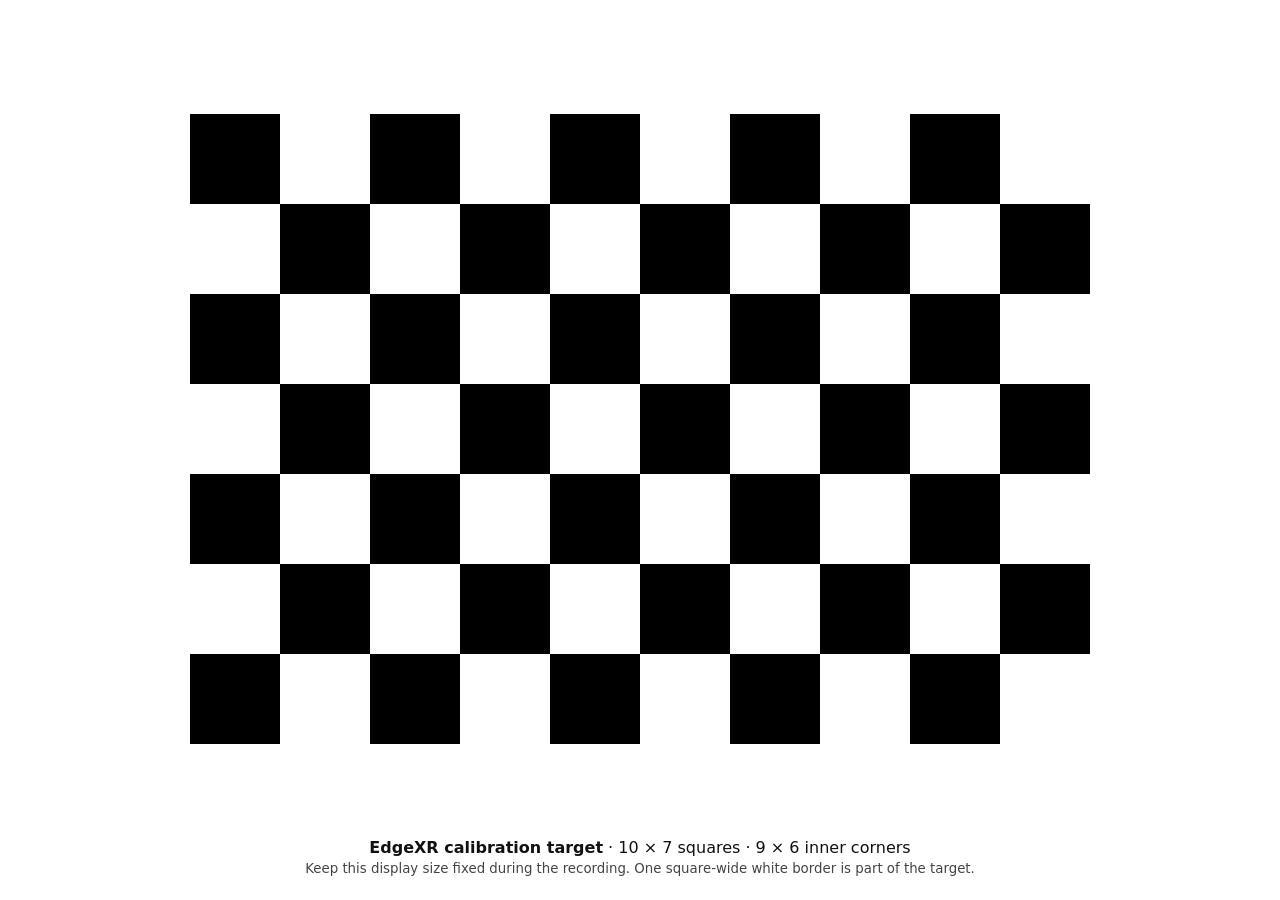
==== docs/learning/calibration-screen.html @ 0b0d515d "feat: calibrate camera using screen checkerboard" ====
<!doctype html>
<html lang="en"><head><meta charset="utf-8"><meta name="viewport" content="width=device-width,initial-scale=1">
<title>EdgeXR camera calibration target</title>
<style>
html,body{margin:0;background:#fff;color:#111;font:16px system-ui}main{display:flex;flex-direction:column;align-items:center;justify-content:center;min-height:100vh;box-sizing:border-box;padding:1vh 1vw}svg{display:block;width:min(96vw,120vh);height:auto;max-height:90vh}p{margin:4px;text-align:center}small{color:#444}@media(max-height:500px){p{font-size:12px}}
</style></head><body><main>
<svg viewBox="-1 -1 12 9" role="img" aria-label="10 by 7 checkerboard squares, 9 by 6 inside corners, with a white border" xmlns="http://www.w3.org/2000/svg">
<defs><pattern id="checker" width="2" height="2" patternUnits="userSpaceOnUse"><rect width="2" height="2" fill="white"/><rect width="1" height="1" fill="black"/><rect x="1" y="1" width="1" height="1" fill="black"/></pattern></defs>
<rect x="-1" y="-1" width="12" height="9" fill="white"/><rect width="10" height="7" fill="url(#checker)"/>
</svg>
<p><strong>EdgeXR calibration target</strong> · 10 × 7 squares · 9 × 6 inner corners</p>
<small>Keep this display size fixed during the recording. One square-wide white border is part of the target.</small>
</main></body></html>
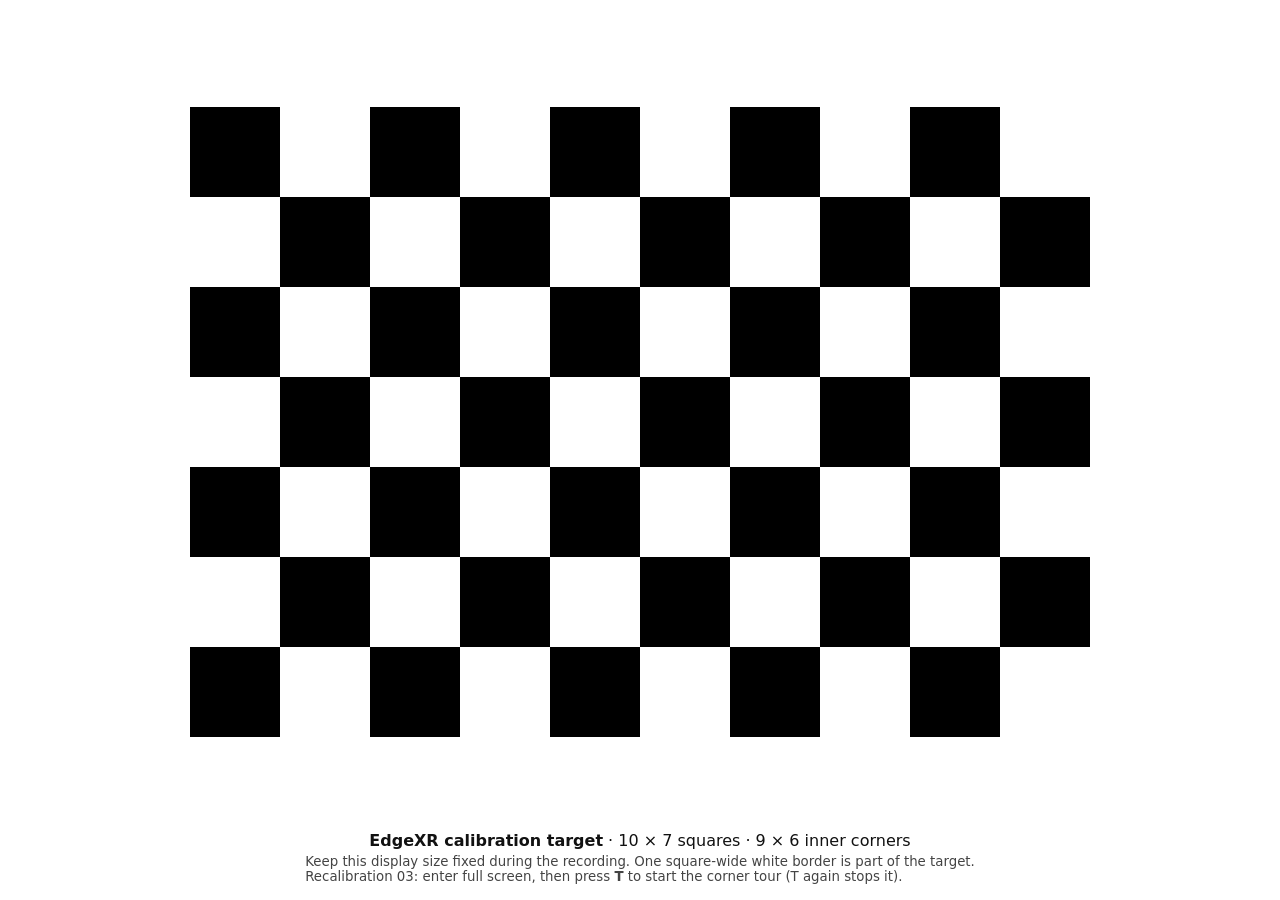
==== commit 8f85c996: "docs: review recalibration 02 and add on-screen corner tour Calibration 02 improved the centre fit (" ====
--- a/docs/learning/calibration-screen.html
+++ b/docs/learning/calibration-screen.html
@@ -2,12 +2,63 @@
 <html lang="en"><head><meta charset="utf-8"><meta name="viewport" content="width=device-width,initial-scale=1">
 <title>EdgeXR camera calibration target</title>
 <style>
-html,body{margin:0;background:#fff;color:#111;font:16px system-ui}main{display:flex;flex-direction:column;align-items:center;justify-content:center;min-height:100vh;box-sizing:border-box;padding:1vh 1vw}svg{display:block;width:min(96vw,120vh);height:auto;max-height:90vh}p{margin:4px;text-align:center}small{color:#444}@media(max-height:500px){p{font-size:12px}}
+/* Default view (calibrations 01–02): one large centred board. Tour view (03):
+   a smaller board stepped through nine screen positions so a camera whose view
+   is filled by the screen sees the board in every image corner and edge. */
+html,body{margin:0;background:#fff;color:#111;font:16px system-ui;overflow:hidden}
+main{display:flex;flex-direction:column;align-items:center;justify-content:center;min-height:100vh;box-sizing:border-box;padding:1vh 1vw}
+#board{display:block;width:min(96vw,120vh);height:auto;max-height:90vh}
+p{margin:4px;text-align:center}small{color:#444}@media(max-height:500px){p{font-size:12px}}
+body.tour main{display:block;padding:0}
+body.tour #board{position:absolute;max-height:none}
+body.tour .text{display:none}
 </style></head><body><main>
-<svg viewBox="-1 -1 12 9" role="img" aria-label="10 by 7 checkerboard squares, 9 by 6 inside corners, with a white border" xmlns="http://www.w3.org/2000/svg">
+<svg id="board" viewBox="-1 -1 12 9" role="img" aria-label="10 by 7 checkerboard squares, 9 by 6 inside corners, with a white border" xmlns="http://www.w3.org/2000/svg">
 <defs><pattern id="checker" width="2" height="2" patternUnits="userSpaceOnUse"><rect width="2" height="2" fill="white"/><rect width="1" height="1" fill="black"/><rect x="1" y="1" width="1" height="1" fill="black"/></pattern></defs>
 <rect x="-1" y="-1" width="12" height="9" fill="white"/><rect width="10" height="7" fill="url(#checker)"/>
 </svg>
-<p><strong>EdgeXR calibration target</strong> · 10 × 7 squares · 9 × 6 inner corners</p>
-<small>Keep this display size fixed during the recording. One square-wide white border is part of the target.</small>
-</main></body></html>
+<p class="text"><strong>EdgeXR calibration target</strong> · 10 × 7 squares · 9 × 6 inner corners</p>
+<small class="text">Keep this display size fixed during the recording. One square-wide white border is part of the target.<br>Recalibration 03: enter full screen, then press <b>T</b> to start the corner tour (T again stops it).</small>
+</main>
+<script>
+/* Corner tour: 9 positions × 8 s per round, repeated; keys 1–9 jump (numeric
+   keypad layout: 7 top-left … 3 bottom-right), +/- resize, T start/stop. */
+(function () {
+  const board = document.getElementById("board");
+  const ORDER = [7, 8, 9, 6, 3, 2, 1, 4, 5];   // TL, T, TR, R, BR, B, BL, L, centre
+  const HOLD_MS = 8000, MARGIN = 0.01;
+  let scale = 0.42, position = 7, timer = null, step = 0;
+
+  /** Place the board for a keypad position at the current scale. @param {number} key 1–9. @returns {void} */
+  function place(key) {
+    position = key;
+    const W = window.innerWidth, H = window.innerHeight;
+    const w = scale * W, h = w * 9 / 12;                    // board viewBox is 12 × 9 units
+    const col = (key - 1) % 3, row = 2 - Math.floor((key - 1) / 3);
+    const xs = [MARGIN * W, (W - w) / 2, W - w - MARGIN * W], ys = [MARGIN * H, (H - h) / 2, H - h - MARGIN * H];
+    board.style.width = `${w}px`; board.style.height = `${h}px`;
+    board.style.left = `${xs[col]}px`; board.style.top = `${ys[row]}px`;
+  }
+  /** Enter tour layout at the first position and advance every HOLD_MS. @returns {void} */
+  function start() {
+    document.body.classList.add("tour");
+    step = 0; place(ORDER[0]);
+    timer = setInterval(() => { step = (step + 1) % ORDER.length; place(ORDER[step]); }, HOLD_MS);
+  }
+  /** Leave tour layout and restore the original centred board. @returns {void} */
+  function stop() {
+    clearInterval(timer); timer = null;
+    document.body.classList.remove("tour");
+    board.removeAttribute("style");
+  }
+  document.addEventListener("keydown", (e) => {
+    if (e.key === "t" || e.key === "T") { if (timer) stop(); else start(); return; }
+    if (!document.body.classList.contains("tour")) return;
+    if (/^[1-9]$/.test(e.key)) { clearInterval(timer); timer = null; place(Number(e.key)); }
+    if (e.key === "+" || e.key === "=") { scale = Math.min(0.6, scale + 0.02); place(position); }
+    if (e.key === "-") { scale = Math.max(0.2, scale - 0.02); place(position); }
+  });
+  window.addEventListener("resize", () => { if (document.body.classList.contains("tour")) place(position); });
+})();
+</script>
+</body></html>
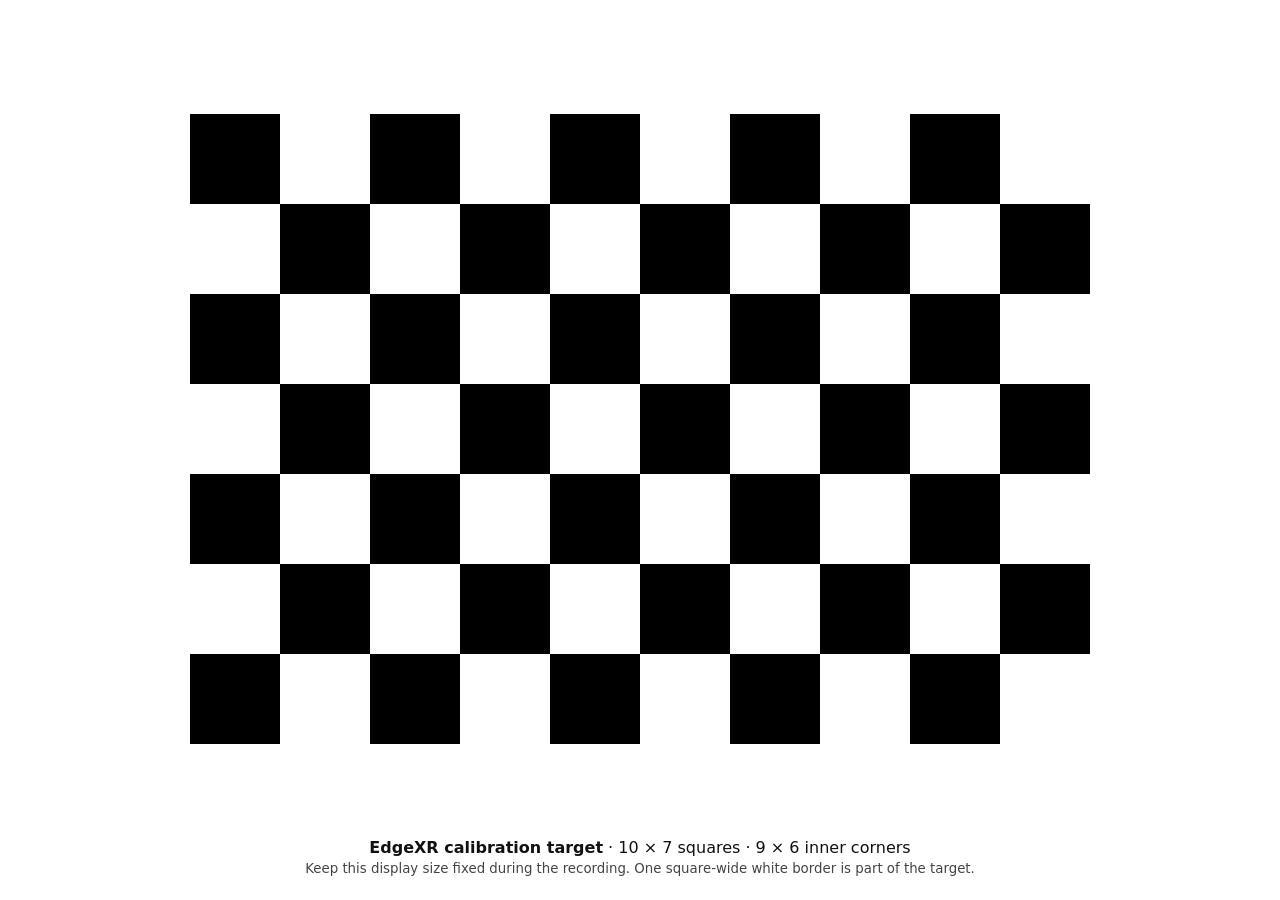
==== commit b9d23cd0: "docs: replace keyboard corner tour with a self-running tour page The T/number-key controls were conf" ====
--- a/docs/learning/calibration-screen.html
+++ b/docs/learning/calibration-screen.html
@@ -2,63 +2,12 @@
 <html lang="en"><head><meta charset="utf-8"><meta name="viewport" content="width=device-width,initial-scale=1">
 <title>EdgeXR camera calibration target</title>
 <style>
-/* Default view (calibrations 01–02): one large centred board. Tour view (03):
-   a smaller board stepped through nine screen positions so a camera whose view
-   is filled by the screen sees the board in every image corner and edge. */
-html,body{margin:0;background:#fff;color:#111;font:16px system-ui;overflow:hidden}
-main{display:flex;flex-direction:column;align-items:center;justify-content:center;min-height:100vh;box-sizing:border-box;padding:1vh 1vw}
-#board{display:block;width:min(96vw,120vh);height:auto;max-height:90vh}
-p{margin:4px;text-align:center}small{color:#444}@media(max-height:500px){p{font-size:12px}}
-body.tour main{display:block;padding:0}
-body.tour #board{position:absolute;max-height:none}
-body.tour .text{display:none}
+html,body{margin:0;background:#fff;color:#111;font:16px system-ui}main{display:flex;flex-direction:column;align-items:center;justify-content:center;min-height:100vh;box-sizing:border-box;padding:1vh 1vw}svg{display:block;width:min(96vw,120vh);height:auto;max-height:90vh}p{margin:4px;text-align:center}small{color:#444}@media(max-height:500px){p{font-size:12px}}
 </style></head><body><main>
-<svg id="board" viewBox="-1 -1 12 9" role="img" aria-label="10 by 7 checkerboard squares, 9 by 6 inside corners, with a white border" xmlns="http://www.w3.org/2000/svg">
+<svg viewBox="-1 -1 12 9" role="img" aria-label="10 by 7 checkerboard squares, 9 by 6 inside corners, with a white border" xmlns="http://www.w3.org/2000/svg">
 <defs><pattern id="checker" width="2" height="2" patternUnits="userSpaceOnUse"><rect width="2" height="2" fill="white"/><rect width="1" height="1" fill="black"/><rect x="1" y="1" width="1" height="1" fill="black"/></pattern></defs>
 <rect x="-1" y="-1" width="12" height="9" fill="white"/><rect width="10" height="7" fill="url(#checker)"/>
 </svg>
-<p class="text"><strong>EdgeXR calibration target</strong> · 10 × 7 squares · 9 × 6 inner corners</p>
-<small class="text">Keep this display size fixed during the recording. One square-wide white border is part of the target.<br>Recalibration 03: enter full screen, then press <b>T</b> to start the corner tour (T again stops it).</small>
-</main>
-<script>
-/* Corner tour: 9 positions × 8 s per round, repeated; keys 1–9 jump (numeric
-   keypad layout: 7 top-left … 3 bottom-right), +/- resize, T start/stop. */
-(function () {
-  const board = document.getElementById("board");
-  const ORDER = [7, 8, 9, 6, 3, 2, 1, 4, 5];   // TL, T, TR, R, BR, B, BL, L, centre
-  const HOLD_MS = 8000, MARGIN = 0.01;
-  let scale = 0.42, position = 7, timer = null, step = 0;
-
-  /** Place the board for a keypad position at the current scale. @param {number} key 1–9. @returns {void} */
-  function place(key) {
-    position = key;
-    const W = window.innerWidth, H = window.innerHeight;
-    const w = scale * W, h = w * 9 / 12;                    // board viewBox is 12 × 9 units
-    const col = (key - 1) % 3, row = 2 - Math.floor((key - 1) / 3);
-    const xs = [MARGIN * W, (W - w) / 2, W - w - MARGIN * W], ys = [MARGIN * H, (H - h) / 2, H - h - MARGIN * H];
-    board.style.width = `${w}px`; board.style.height = `${h}px`;
-    board.style.left = `${xs[col]}px`; board.style.top = `${ys[row]}px`;
-  }
-  /** Enter tour layout at the first position and advance every HOLD_MS. @returns {void} */
-  function start() {
-    document.body.classList.add("tour");
-    step = 0; place(ORDER[0]);
-    timer = setInterval(() => { step = (step + 1) % ORDER.length; place(ORDER[step]); }, HOLD_MS);
-  }
-  /** Leave tour layout and restore the original centred board. @returns {void} */
-  function stop() {
-    clearInterval(timer); timer = null;
-    document.body.classList.remove("tour");
-    board.removeAttribute("style");
-  }
-  document.addEventListener("keydown", (e) => {
-    if (e.key === "t" || e.key === "T") { if (timer) stop(); else start(); return; }
-    if (!document.body.classList.contains("tour")) return;
-    if (/^[1-9]$/.test(e.key)) { clearInterval(timer); timer = null; place(Number(e.key)); }
-    if (e.key === "+" || e.key === "=") { scale = Math.min(0.6, scale + 0.02); place(position); }
-    if (e.key === "-") { scale = Math.max(0.2, scale - 0.02); place(position); }
-  });
-  window.addEventListener("resize", () => { if (document.body.classList.contains("tour")) place(position); });
-})();
-</script>
-</body></html>
+<p><strong>EdgeXR calibration target</strong> · 10 × 7 squares · 9 × 6 inner corners</p>
+<small>Keep this display size fixed during the recording. One square-wide white border is part of the target.</small>
+</main></body></html>
